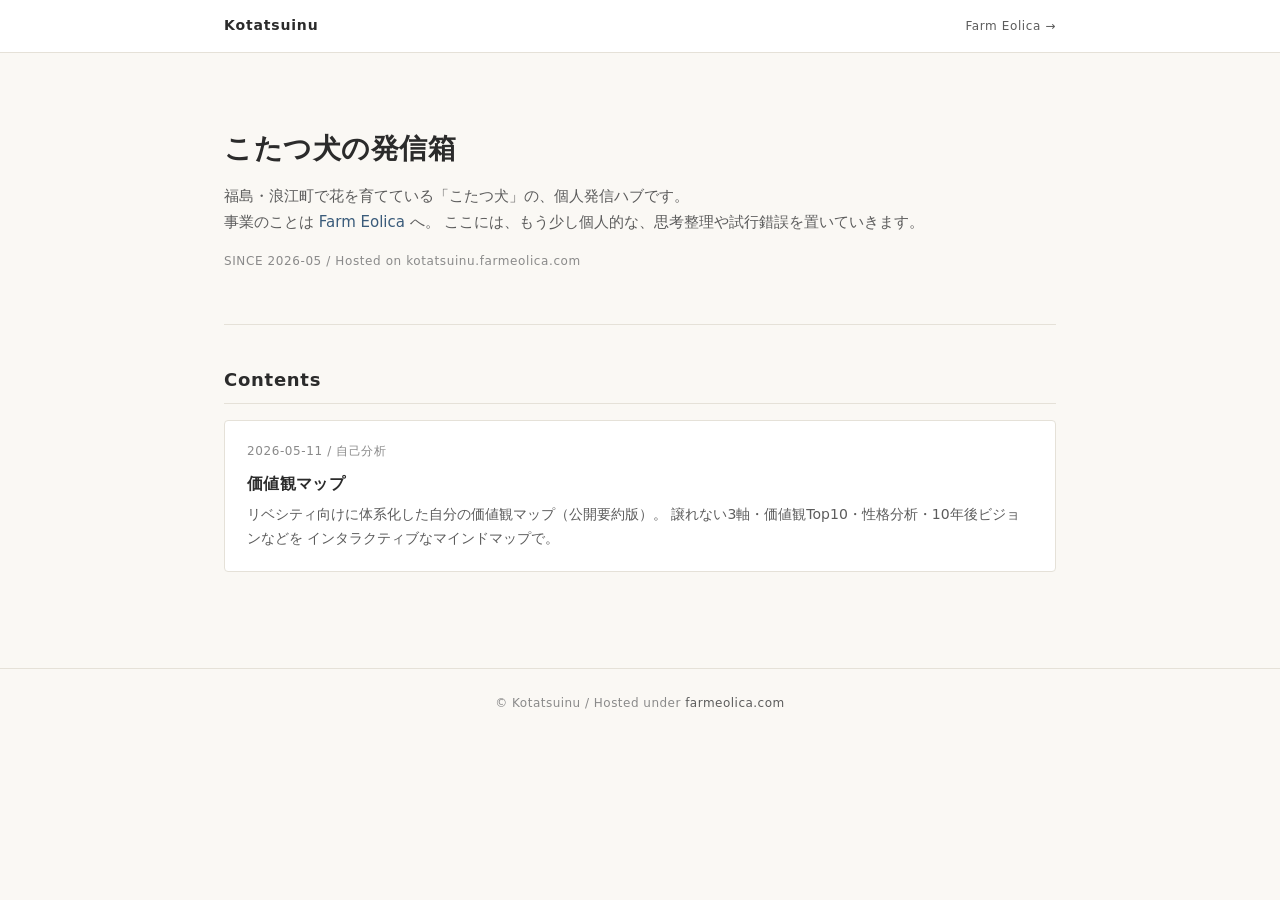
==== index.html @ 3d23c6ec "[初期化] kotatsuinu-pages 新規作成 + 価値観マップ公開要約版" ====
<!DOCTYPE html>
<html lang="ja">
<head>
<meta charset="UTF-8">
<meta name="viewport" content="width=device-width, initial-scale=1">
<title>Kotatsuinu — 個人発信ハブ</title>
<meta name="description" content="こたつ犬（Kotatsuinu）の個人発信ハブ。価値観・思考整理・試行錯誤の置き場。">
<meta name="robots" content="noindex">
<link rel="stylesheet" href="/_assets/styles.css">
</head>
<body>

<header class="site-header">
  <div class="site-header-inner">
    <h1 class="site-title"><a href="/">Kotatsuinu</a></h1>
    <nav class="site-nav">
      <a href="https://farmeolica.com/" target="_blank" rel="noopener">Farm Eolica →</a>
    </nav>
  </div>
</header>

<main>

  <section class="hero">
    <h1>こたつ犬の発信箱</h1>
    <p class="lead">
      福島・浪江町で花を育てている「こたつ犬」の、個人発信ハブです。<br>
      事業のことは <a href="https://farmeolica.com/" target="_blank" rel="noopener">Farm Eolica</a> へ。
      ここには、もう少し個人的な、思考整理や試行錯誤を置いていきます。
    </p>
    <p class="meta">SINCE 2026-05 / Hosted on kotatsuinu.farmeolica.com</p>
  </section>

  <h2>Contents</h2>

  <ul class="card-list">

    <li class="card">
      <div class="card-meta">2026-05-11 / 自己分析</div>
      <h3><a href="/values-map/">価値観マップ</a></h3>
      <p>
        リベシティ向けに体系化した自分の価値観マップ（公開要約版）。
        譲れない3軸・価値観Top10・性格分析・10年後ビジョンなどを
        インタラクティブなマインドマップで。
      </p>
    </li>

  </ul>

</main>

<footer class="site-footer">
  © Kotatsuinu / Hosted under <a href="https://farmeolica.com/" target="_blank" rel="noopener">farmeolica.com</a>
</footer>

</body>
</html>
---- _assets/styles.css ----
/* kotatsuinu-pages — shared styles */

:root {
  --bg: #faf8f4;
  --surface: #ffffff;
  --ink: #2b2b2b;
  --ink-soft: #5c5c5c;
  --ink-mute: #8a8a8a;
  --line: #e5e1d8;
  --accent: #3a5b7a;       /* dusty indigo — 個人色 */
  --accent-soft: #d8e3ec;
  --eolica: #4a6b3a;        /* Farm Eolica green （リンク時のみ参照） */
  --max-w: 880px;
  --radius: 4px;
}

* { box-sizing: border-box; }

html, body {
  margin: 0;
  padding: 0;
  background: var(--bg);
  color: var(--ink);
  font-family: 'Hiragino Kaku Gothic ProN', 'Yu Gothic', 'Noto Sans JP', system-ui, sans-serif;
  font-size: 16px;
  line-height: 1.7;
  -webkit-font-smoothing: antialiased;
}

a {
  color: var(--accent);
  text-decoration: none;
  border-bottom: 1px solid transparent;
  transition: border-color .15s ease;
}
a:hover { border-bottom-color: var(--accent); }

/* Site header */
.site-header {
  border-bottom: 1px solid var(--line);
  background: var(--surface);
}
.site-header-inner {
  max-width: var(--max-w);
  margin: 0 auto;
  padding: 14px 24px;
  display: flex;
  align-items: baseline;
  justify-content: space-between;
  gap: 16px;
}
.site-title {
  font-size: 14px;
  letter-spacing: 0.06em;
  margin: 0;
  font-weight: 600;
}
.site-title a { color: var(--ink); }
.site-nav {
  font-size: 12px;
  color: var(--ink-mute);
  letter-spacing: 0.05em;
}
.site-nav a { color: var(--ink-soft); margin-left: 14px; }

/* Main */
main {
  max-width: var(--max-w);
  margin: 0 auto;
  padding: 48px 24px 96px;
}

/* Hero (hub page) */
.hero {
  padding: 24px 0 40px;
  border-bottom: 1px solid var(--line);
  margin-bottom: 40px;
}
.hero h1 {
  font-size: 28px;
  margin: 0 0 12px;
  letter-spacing: 0.02em;
}
.hero .lead {
  font-size: 15px;
  color: var(--ink-soft);
  margin: 0;
}
.hero .meta {
  font-size: 12px;
  color: var(--ink-mute);
  margin-top: 16px;
  letter-spacing: 0.05em;
}

/* Section heads */
h2 {
  font-size: 18px;
  letter-spacing: 0.04em;
  margin: 36px 0 16px;
  padding-bottom: 8px;
  border-bottom: 1px solid var(--line);
}

/* Content cards (hub) */
.card-list {
  list-style: none;
  padding: 0;
  margin: 0;
  display: grid;
  gap: 16px;
}
.card {
  background: var(--surface);
  border: 1px solid var(--line);
  border-radius: var(--radius);
  padding: 20px 22px;
  transition: border-color .15s ease, transform .15s ease;
}
.card:hover {
  border-color: var(--accent);
}
.card h3 {
  margin: 0 0 6px;
  font-size: 16px;
  letter-spacing: 0.02em;
}
.card h3 a { color: var(--ink); }
.card .card-meta {
  font-size: 12px;
  color: var(--ink-mute);
  letter-spacing: 0.05em;
  margin-bottom: 8px;
}
.card p {
  margin: 0;
  font-size: 14px;
  color: var(--ink-soft);
}

/* Footer */
.site-footer {
  border-top: 1px solid var(--line);
  padding: 24px;
  text-align: center;
  font-size: 12px;
  color: var(--ink-mute);
  letter-spacing: 0.04em;
}
.site-footer a { color: var(--ink-soft); }

/* Markmap page */
.markmap-wrap {
  background: var(--surface);
  border: 1px solid var(--line);
  border-radius: var(--radius);
  overflow: hidden;
  margin-top: 24px;
}
.markmap-stage {
  width: 100%;
  height: 78vh;
  min-height: 540px;
}
.markmap-stage svg.markmap {
  width: 100%;
  height: 100%;
}
.markmap-note {
  font-size: 12px;
  color: var(--ink-mute);
  margin-top: 12px;
  line-height: 1.6;
}
.markmap-note code {
  background: #f1ede4;
  padding: 2px 6px;
  border-radius: 3px;
  font-size: 11px;
}

/* Responsive */
@media (max-width: 600px) {
  main { padding: 32px 16px 64px; }
  .hero h1 { font-size: 22px; }
  .markmap-stage { height: 70vh; min-height: 420px; }
}
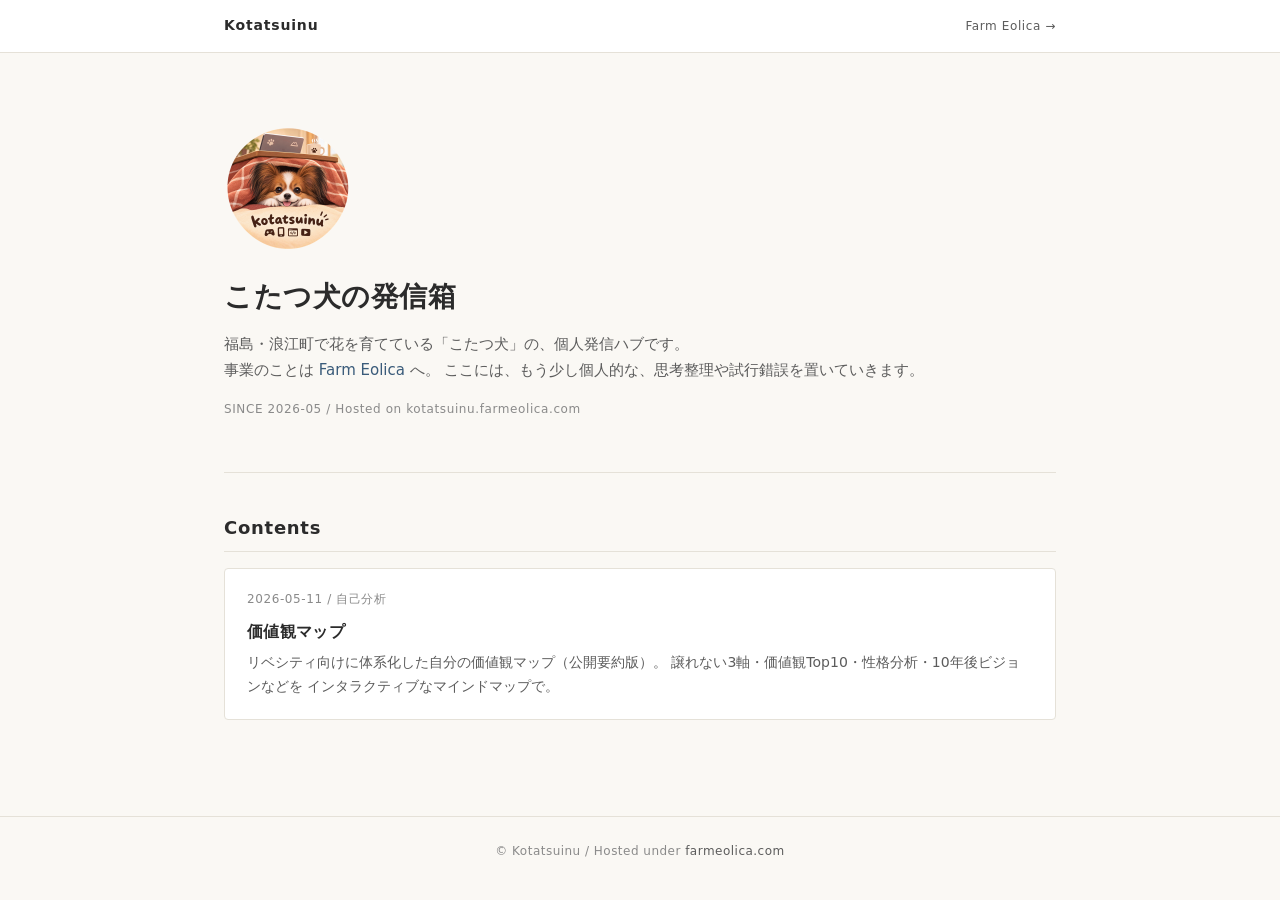
==== commit 77c0384f: "[新機能] こたつ犬のアイコン素材を保管し、ハブのトップとブラウザのアイコンに設定 Co-Authored-By: Claude Opus 5.5 (1M context) <noreply@anth" ====
--- a/index.html
+++ b/index.html
@@ -6,6 +6,9 @@
 <title>Kotatsuinu — 個人発信ハブ</title>
 <meta name="description" content="こたつ犬（Kotatsuinu）の個人発信ハブ。価値観・思考整理・試行錯誤の置き場。">
 <meta name="robots" content="noindex">
+<link rel="icon" type="image/png" sizes="32x32" href="/_assets/brand/favicon-32.png">
+<link rel="icon" type="image/png" sizes="192x192" href="/_assets/brand/kotatsuinu_icon_illust_192.png">
+<link rel="apple-touch-icon" href="/_assets/brand/apple-touch-icon.png">
 <link rel="stylesheet" href="/_assets/styles.css">
 </head>
 <body>
@@ -22,6 +25,7 @@
 <main>
 
   <section class="hero">
+    <img class="hero-icon" src="/_assets/brand/kotatsuinu_icon_illust_512.png" alt="こたつから顔を出すパピヨンのこたつ犬アイコン" width="128" height="128">
     <h1>こたつ犬の発信箱</h1>
     <p class="lead">
       福島・浪江町で花を育てている「こたつ犬」の、個人発信ハブです。<br>
--- a/_assets/styles.css
+++ b/_assets/styles.css
@@ -76,6 +76,12 @@
   border-bottom: 1px solid var(--line);
   margin-bottom: 40px;
 }
+.hero-icon {
+  display: block;
+  width: 128px;
+  height: 128px;
+  margin: 0 0 20px;
+}
 .hero h1 {
   font-size: 28px;
   margin: 0 0 12px;
@@ -151,6 +157,7 @@
 
 /* Markmap page */
 .markmap-wrap {
+  position: relative;
   background: var(--surface);
   border: 1px solid var(--line);
   border-radius: var(--radius);
@@ -161,10 +168,35 @@
   width: 100%;
   height: 78vh;
   min-height: 540px;
-}
-.markmap-stage svg.markmap {
-  width: 100%;
-  height: 100%;
+  overflow: hidden;
+}
+.markmap-stage > svg {
+  display: block;
+  width: 100% !important;
+  height: 100% !important;
+}
+.markmap-controls {
+  position: absolute;
+  top: 10px;
+  right: 10px;
+  display: flex;
+  gap: 4px;
+  z-index: 2;
+}
+.markmap-controls button {
+  background: rgba(255, 255, 255, 0.92);
+  border: 1px solid var(--line);
+  border-radius: 3px;
+  padding: 4px 10px;
+  font-size: 13px;
+  color: var(--ink-soft);
+  cursor: pointer;
+  transition: border-color .15s, color .15s;
+  font-family: inherit;
+}
+.markmap-controls button:hover {
+  border-color: var(--accent);
+  color: var(--accent);
 }
 .markmap-note {
   font-size: 12px;
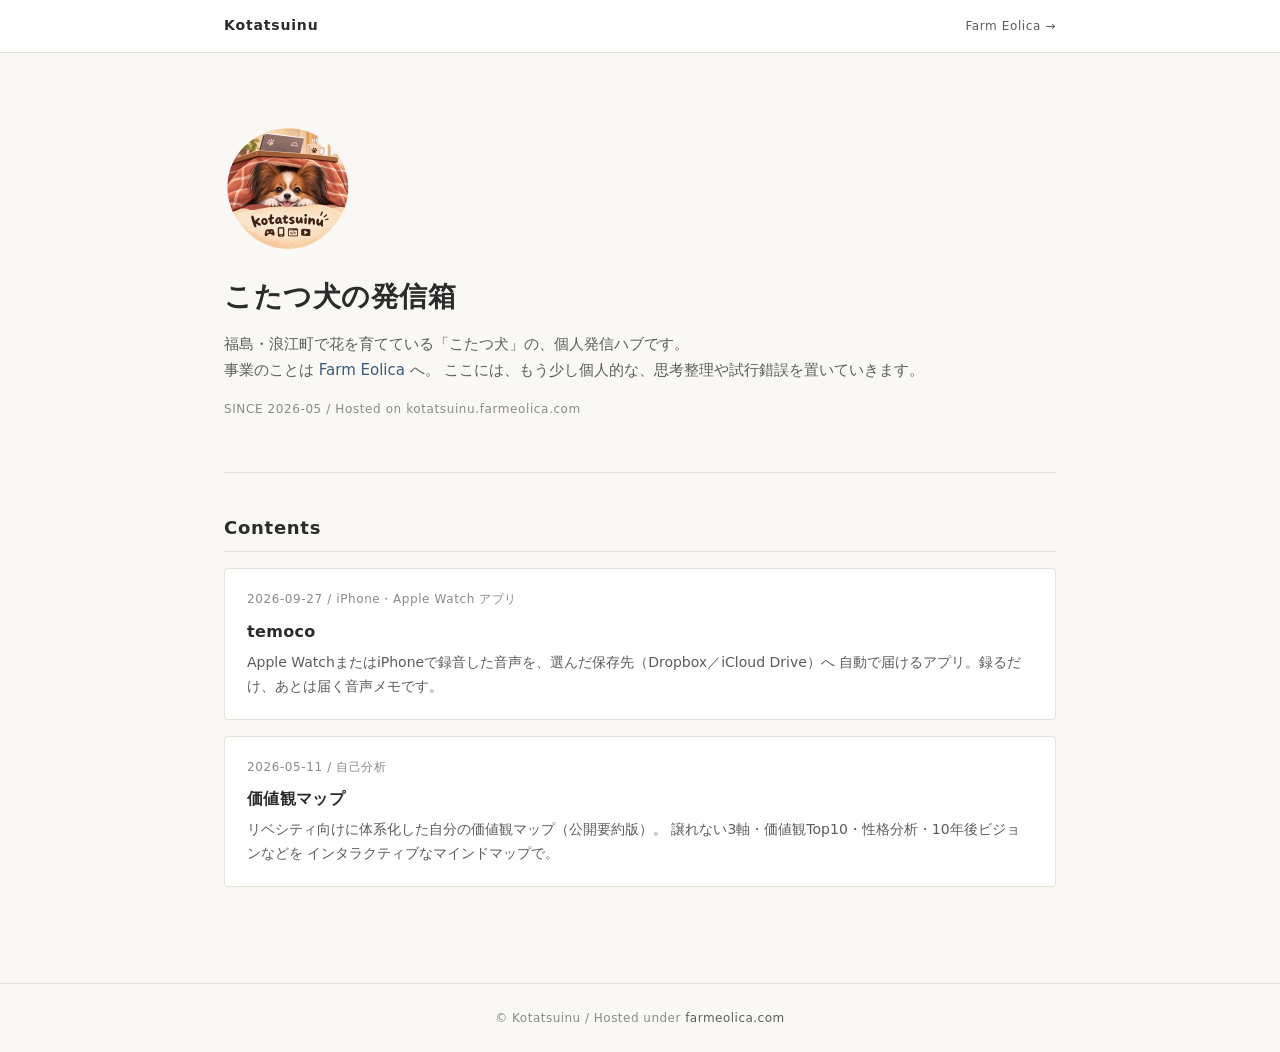
==== commit c20871ce: "[新機能] temoco のサポートページとプライバシーポリシー（日英）を公開し、ハブに追加 App Store 提出に必要なサポートURL・プライバシーポリシーURLとして /temoco/・/te" ====
--- a/index.html
+++ b/index.html
@@ -40,6 +40,15 @@
   <ul class="card-list">
 
     <li class="card">
+      <div class="card-meta">2026-09-27 / iPhone・Apple Watch アプリ</div>
+      <h3><a href="/temoco/">temoco</a></h3>
+      <p>
+        Apple WatchまたはiPhoneで録音した音声を、選んだ保存先（Dropbox／iCloud Drive）へ
+        自動で届けるアプリ。録るだけ、あとは届く音声メモです。
+      </p>
+    </li>
+
+    <li class="card">
       <div class="card-meta">2026-05-11 / 自己分析</div>
       <h3><a href="/values-map/">価値観マップ</a></h3>
       <p>
